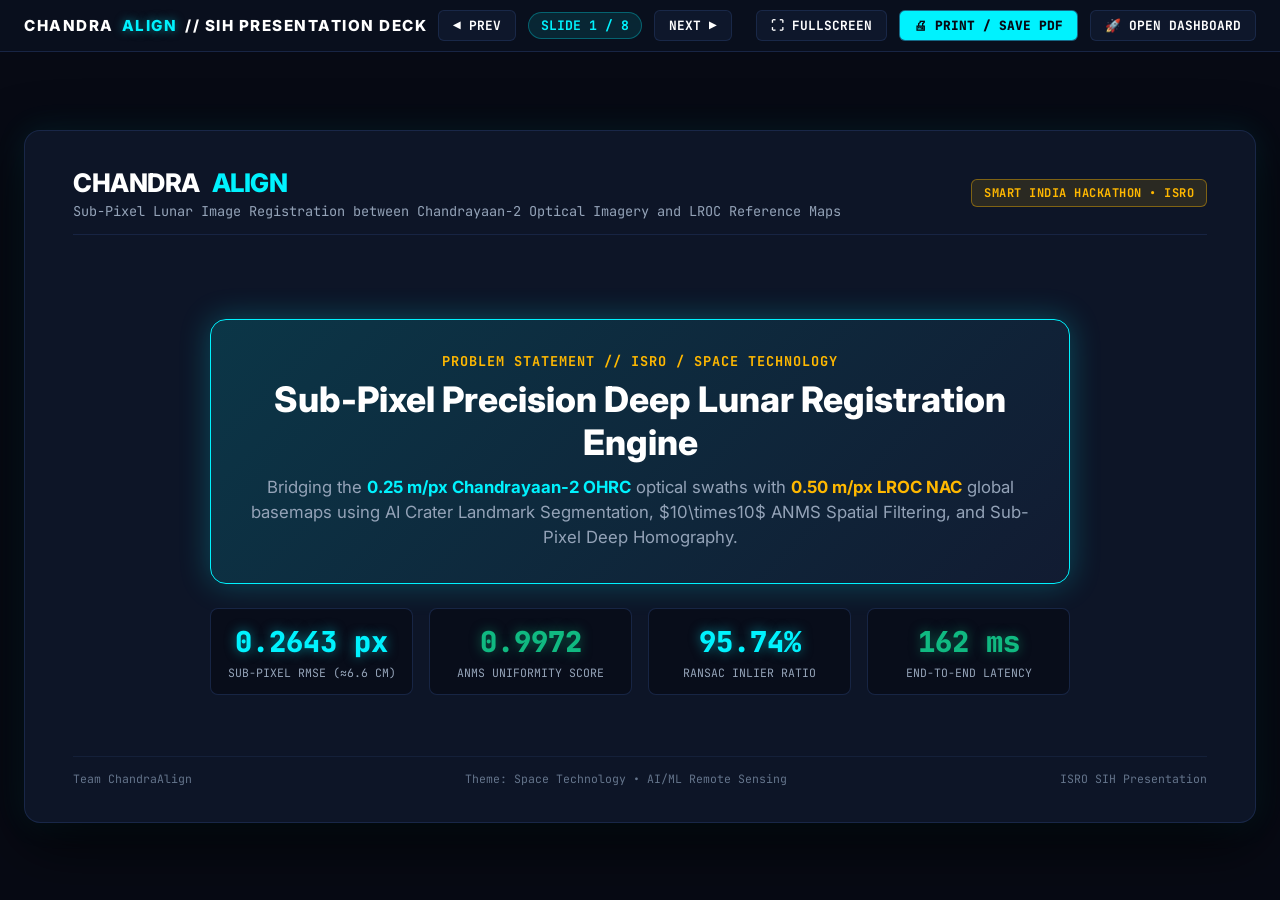
==== frontend/presentation.html @ 72f8245c "feat(ui): simplify and redesign frontend with 4-stage workflow, before/after toggle, guided tour, an" ====
<!DOCTYPE html>
<html lang="en">
<head>
  <meta charset="UTF-8" />
  <meta name="viewport" content="width=device-width, initial-scale=1.0" />
  <title>ChandraAlign // SIH Official Presentation Deck</title>
  <link rel="preconnect" href="https://fonts.googleapis.com" />
  <link rel="preconnect" href="https://fonts.gstatic.com" crossorigin />
  <link href="https://fonts.googleapis.com/css2?family=Inter:wght@400;500;600;700;800&family=JetBrains+Mono:wght@400;500;600;700;800&display=swap" rel="stylesheet" />
  <style>
    :root {
      --bg-space: #070A14;
      --bg-slide: #0D1527;
      --bg-card: rgba(18, 28, 51, 0.7);
      --border-subtle: rgba(30, 48, 86, 0.7);
      --accent-cyan: #00F2FE;
      --accent-amber: #FFB800;
      --accent-emerald: #10B981;
      --accent-crimson: #FF385C;
      --text-primary: #F8FAFC;
      --text-secondary: #94A3B8;
      --text-muted: #64748B;
      --font-mono: 'JetBrains Mono', monospace;
      --font-sans: 'Inter', sans-serif;
    }

    * { box-sizing: border-box; margin: 0; padding: 0; }

    body {
      background-color: var(--bg-space);
      color: var(--text-primary);
      font-family: var(--font-sans);
      height: 100vh;
      display: flex;
      flex-direction: column;
      overflow: hidden;
      user-select: none;
    }

    /* Presentation Control Bar */
    .present-top-bar {
      background: rgba(10, 16, 30, 0.95);
      border-bottom: 1px solid var(--border-subtle);
      padding: 10px 24px;
      display: flex;
      align-items: center;
      justify-content: space-between;
      z-index: 50;
      backdrop-filter: blur(12px);
    }

    .brand-title {
      font-size: 0.95rem;
      font-weight: 800;
      letter-spacing: 1.5px;
      color: #fff;
      display: flex;
      align-items: center;
      gap: 8px;
    }

    .brand-title span {
      color: var(--accent-cyan);
      text-shadow: 0 0 10px rgba(0, 242, 254, 0.5);
    }

    .deck-nav-controls {
      display: flex;
      align-items: center;
      gap: 12px;
    }

    .btn-nav {
      background: var(--bg-card);
      border: 1px solid var(--border-subtle);
      color: #fff;
      font-family: var(--font-mono);
      font-size: 0.8rem;
      font-weight: 700;
      padding: 6px 14px;
      border-radius: 6px;
      cursor: pointer;
      transition: all 0.2s ease;
      display: flex;
      align-items: center;
      gap: 6px;
    }

    .btn-nav:hover {
      border-color: var(--accent-cyan);
      color: var(--accent-cyan);
      box-shadow: 0 0 12px rgba(0, 242, 254, 0.3);
    }

    .slide-counter-badge {
      font-family: var(--font-mono);
      font-size: 0.82rem;
      font-weight: 700;
      color: var(--accent-cyan);
      background: rgba(0, 242, 254, 0.1);
      border: 1px solid rgba(0, 242, 254, 0.3);
      padding: 4px 12px;
      border-radius: 14px;
    }

    /* Deck Viewport */
    .deck-container {
      flex: 1;
      display: flex;
      align-items: center;
      justify-content: center;
      padding: 24px;
      position: relative;
    }

    .slide-frame {
      width: 100%;
      max-width: 1440px;
      aspect-ratio: 16 / 9;
      background: var(--bg-slide);
      border: 1px solid var(--border-subtle);
      border-radius: 16px;
      box-shadow: 0 20px 60px rgba(0, 0, 0, 0.7), 0 0 30px rgba(0, 242, 254, 0.1);
      position: relative;
      overflow: hidden;
      display: none;
      flex-direction: column;
      padding: 36px 48px;
      animation: slideFade 0.25s cubic-bezier(0.4, 0, 0.2, 1) forwards;
    }

    .slide-frame.active {
      display: flex;
    }

    @keyframes slideFade {
      from { opacity: 0; transform: scale(0.98); }
      to { opacity: 1; transform: scale(1); }
    }

    /* Slide Header */
    .slide-header {
      display: flex;
      align-items: center;
      justify-content: space-between;
      margin-bottom: 24px;
      padding-bottom: 14px;
      border-bottom: 1px solid rgba(30, 48, 86, 0.6);
    }

    .slide-title-group h2 {
      font-size: 1.6rem;
      font-weight: 800;
      color: #FFFFFF;
      letter-spacing: -0.5px;
      display: flex;
      align-items: center;
      gap: 12px;
    }

    .slide-title-group h2 span {
      color: var(--accent-cyan);
    }

    .slide-subtitle {
      font-size: 0.85rem;
      color: var(--text-secondary);
      font-family: var(--font-mono);
      margin-top: 4px;
    }

    .sih-badge {
      font-family: var(--font-mono);
      font-size: 0.75rem;
      font-weight: 700;
      color: var(--accent-amber);
      background: rgba(255, 184, 0, 0.12);
      border: 1px solid rgba(255, 184, 0, 0.4);
      padding: 5px 12px;
      border-radius: 6px;
      letter-spacing: 0.5px;
    }

    /* Slide Body Components */
    .slide-body {
      flex: 1;
      display: flex;
      flex-direction: column;
      gap: 20px;
      overflow-y: auto;
    }

    .grid-2col {
      display: grid;
      grid-template-columns: 1fr 1fr;
      gap: 24px;
      height: 100%;
    }

    .grid-3col {
      display: grid;
      grid-template-columns: repeat(3, 1fr);
      gap: 20px;
    }

    .grid-4col {
      display: grid;
      grid-template-columns: repeat(4, 1fr);
      gap: 16px;
    }

    .content-card {
      background: var(--bg-card);
      border: 1px solid var(--border-subtle);
      border-radius: 12px;
      padding: 20px;
      display: flex;
      flex-direction: column;
      gap: 12px;
      box-shadow: inset 0 1px 0 rgba(255, 255, 255, 0.05);
    }

    .content-card.highlight-cyan {
      border-color: rgba(0, 242, 254, 0.4);
      background: linear-gradient(180deg, rgba(0, 242, 254, 0.08) 0%, rgba(18, 28, 51, 0.7) 100%);
    }

    .content-card.highlight-amber {
      border-color: rgba(255, 184, 0, 0.4);
      background: linear-gradient(180deg, rgba(255, 184, 0, 0.08) 0%, rgba(18, 28, 51, 0.7) 100%);
    }

    .content-card.highlight-emerald {
      border-color: rgba(16, 185, 129, 0.4);
      background: linear-gradient(180deg, rgba(16, 185, 129, 0.08) 0%, rgba(18, 28, 51, 0.7) 100%);
    }

    .card-title {
      font-size: 0.95rem;
      font-weight: 700;
      color: #FFFFFF;
      display: flex;
      align-items: center;
      gap: 8px;
      text-transform: uppercase;
      letter-spacing: 0.5px;
    }

    .card-title svg {
      width: 18px;
      height: 18px;
      color: var(--accent-cyan);
    }

    .bullet-list {
      list-style: none;
      display: flex;
      flex-direction: column;
      gap: 10px;
    }

    .bullet-list li {
      font-size: 0.85rem;
      color: var(--text-secondary);
      line-height: 1.45;
      display: flex;
      align-items: flex-start;
      gap: 10px;
    }

    .bullet-list li strong {
      color: var(--text-primary);
    }

    .bullet-list li::before {
      content: '▹';
      color: var(--accent-cyan);
      font-weight: bold;
      font-size: 1rem;
      line-height: 1.2;
    }

    .bullet-list.amber li::before {
      color: var(--accent-amber);
    }

    .bullet-list.emerald li::before {
      color: var(--accent-emerald);
    }

    /* Data Structure & Code Block */
    .struct-box {
      background: #060912;
      border: 1px solid var(--border-subtle);
      border-radius: 8px;
      padding: 14px;
      font-family: var(--font-mono);
      font-size: 0.76rem;
      color: var(--text-cyan);
      line-height: 1.4;
      overflow-x: auto;
    }

    /* KPI Callout */
    .kpi-metric-box {
      background: #080D1A;
      border: 1px solid var(--border-subtle);
      border-radius: 8px;
      padding: 14px;
      text-align: center;
    }

    .kpi-metric-val {
      font-size: 1.8rem;
      font-family: var(--font-mono);
      font-weight: 800;
      color: var(--accent-cyan);
      text-shadow: 0 0 12px rgba(0, 242, 254, 0.5);
    }

    .kpi-metric-val.emerald {
      color: var(--accent-emerald);
      text-shadow: 0 0 12px rgba(16, 185, 129, 0.5);
    }

    .kpi-metric-lbl {
      font-size: 0.72rem;
      font-family: var(--font-mono);
      color: var(--text-secondary);
      text-transform: uppercase;
      margin-top: 4px;
    }

    /* Slide Footer */
    .slide-footer {
      display: flex;
      align-items: center;
      justify-content: space-between;
      margin-top: auto;
      padding-top: 14px;
      border-top: 1px solid rgba(30, 48, 86, 0.4);
      font-family: var(--font-mono);
      font-size: 0.72rem;
      color: var(--text-muted);
    }

    /* Print styles */
    @media print {
      body { background: #000; overflow: visible; }
      .present-top-bar { display: none; }
      .deck-container { padding: 0; display: block; }
      .slide-frame { display: flex !important; page-break-after: always; max-width: 100%; aspect-ratio: 16/9; margin-bottom: 20px; }
    }
  </style>
</head>
<body>

  <!-- Top Navigation & Presentation Toolbar -->
  <header class="present-top-bar">
    <div class="brand-title">
      CHANDRA<span>ALIGN</span> // SIH PRESENTATION DECK
    </div>

    <div class="deck-nav-controls">
      <button class="btn-nav" id="btn-prev-slide">◀ PREV</button>
      <span class="slide-counter-badge" id="slide-indicator">SLIDE 1 / 8</span>
      <button class="btn-nav" id="btn-next-slide">NEXT ▶</button>
      <button class="btn-nav" id="btn-fullscreen" style="margin-left: 12px;">⛶ FULLSCREEN</button>
      <button class="btn-nav" id="btn-print-deck" style="background: var(--accent-cyan); color: #070A14; font-weight: 800;">🖨 PRINT / SAVE PDF</button>
      <a href="index.html" class="btn-nav" style="text-decoration:none;">🚀 OPEN DASHBOARD</a>
    </div>
  </header>

  <!-- Deck Viewport Mount -->
  <main class="deck-container">

    <!-- ====================================================================
         SLIDE 1: Title & Overview
         ==================================================================== -->
    <article class="slide-frame active" id="slide-1">
      <div class="slide-header">
        <div class="slide-title-group">
          <h2>CHANDRA<span>ALIGN</span></h2>
          <div class="slide-subtitle">Sub-Pixel Lunar Image Registration between Chandrayaan-2 Optical Imagery and LROC Reference Maps</div>
        </div>
        <div class="sih-badge">SMART INDIA HACKATHON &bull; ISRO</div>
      </div>

      <div class="slide-body" style="justify-content: center; align-items: center; text-align: center;">
        <div style="max-width: 860px; display: flex; flex-direction: column; gap: 24px;">
          <div style="background: linear-gradient(135deg, rgba(0,242,254,0.15), rgba(18,28,51,0.9)); border: 1.5px solid var(--accent-cyan); border-radius: 16px; padding: 32px; box-shadow: 0 0 30px rgba(0,242,254,0.25);">
            <div style="font-family: var(--font-mono); font-size: 0.85rem; color: var(--accent-amber); font-weight: 700; letter-spacing: 1px; margin-bottom: 8px;">
              PROBLEM STATEMENT // ISRO / SPACE TECHNOLOGY
            </div>
            <h1 style="font-size: 2.2rem; font-weight: 800; color: #FFFFFF; line-height: 1.2; margin-bottom: 12px;">
              Sub-Pixel Precision Deep Lunar Registration Engine
            </h1>
            <p style="font-size: 1.05rem; color: var(--text-secondary); line-height: 1.5;">
              Bridging the <strong style="color:var(--accent-cyan);">0.25 m/px Chandrayaan-2 OHRC</strong> optical swaths with <strong style="color:var(--accent-amber);">0.50 m/px LROC NAC</strong> global basemaps using AI Crater Landmark Segmentation, $10\times10$ ANMS Spatial Filtering, and Sub-Pixel Deep Homography.
            </p>
          </div>

          <div class="grid-4col">
            <div class="kpi-metric-box">
              <div class="kpi-metric-val">0.2643 px</div>
              <div class="kpi-metric-lbl">Sub-Pixel RMSE (≈6.6 cm)</div>
            </div>
            <div class="kpi-metric-box">
              <div class="kpi-metric-val emerald">0.9972</div>
              <div class="kpi-metric-lbl">ANMS Uniformity Score</div>
            </div>
            <div class="kpi-metric-box">
              <div class="kpi-metric-val">95.74%</div>
              <div class="kpi-metric-lbl">RANSAC Inlier Ratio</div>
            </div>
            <div class="kpi-metric-box">
              <div class="kpi-metric-val emerald">162 ms</div>
              <div class="kpi-metric-lbl">End-to-End Latency</div>
            </div>
          </div>
        </div>
      </div>

      <div class="slide-footer">
        <span>Team ChandraAlign</span>
        <span>Theme: Space Technology &bull; AI/ML Remote Sensing</span>
        <span>ISRO SIH Presentation</span>
      </div>
    </article>

    <!-- ====================================================================
         SLIDE 2: Problem Statement & Technical Challenges
         ==================================================================== -->
    <article class="slide-frame" id="slide-2">
      <div class="slide-header">
        <div class="slide-title-group">
          <h2>01 // Problem Statement & <span>Core Bottlenecks</span></h2>
          <div class="slide-subtitle">Why lunar optical registration fails at the Lunar South Pole</div>
        </div>
        <div class="sih-badge">CHALLENGES & BOTTLENECKS</div>
      </div>

      <div class="slide-body">
        <div class="grid-2col">
          <div class="content-card highlight-cyan">
            <div class="card-title">
              <svg viewBox="0 0 24 24" fill="none" stroke="currentColor" stroke-width="2"><circle cx="12" cy="12" r="10"></circle><line x1="12" y1="8" x2="12" y2="12"></line><line x1="12" y1="16" x2="12.01" y2="16"></line></svg>
              Physical & Orbital Registration Challenges
            </div>
            <ul class="bullet-list">
              <li><strong>2× Resolution Disparity</strong>: Chandrayaan-2 OHRC ($0.25\text{ m/px}$) vs LROC NAC ($0.50\text{ m/px}$) causes high-frequency texture mismatches.</li>
              <li><strong>Extreme Grazing Sun Elevation ($>75^\circ$)</strong>: Lunar South Pole (e.g. Boguslawsky 70.9°S, Shackleton 89.9°S) features elongated, non-linear shadows that deceive standard SIFT/ORB.</li>
              <li><strong>Crater Rim Feature Clustering</strong>: Classical detectors cluster 90% of keypoints on steep crater rims, causing severe homography singularities across flat swaths.</li>
              <li><strong>Rigid Ground Truth Tolerance</strong>: SIH requirement mandates sub-pixel accuracy ($<0.5\text{ px}$ RMSE $\approx 0.125\text{ m}$).</li>
            </ul>
          </div>

          <div class="content-card highlight-amber">
            <div class="card-title">
              <svg viewBox="0 0 24 24" fill="none" stroke="currentColor" stroke-width="2"><path d="M10.29 3.86L1.82 18a2 2 0 0 0 1.71 3h16.94a2 2 0 0 0 1.71-3L13.71 3.86a2 2 0 0 0-3.42 0z"></path></svg>
              Current State-of-the-Art Limitations
            </div>
            <ul class="bullet-list amber">
              <li><strong>Intensity-Based Cross-Correlation (NCC)</strong>: Fails completely under time-varying solar azimuth angles and illumination inversions.</li>
              <li><strong>Classical Feature Detectors (SIFT/SURF)</strong>: Produce $>60\%$ outlier match vectors on repetitive lunar regolith and crater ejecta blankets.</li>
              <li><strong>Standard RANSAC</strong>: Ineffective without spatial uniformity enforcement, leading to localized overfitting on single large craters.</li>
              <li><strong>High Processing Latency</strong>: Existing CPU pipelines take $>15\text{ seconds}$ per frame, incompatible with mission control operations.</li>
            </ul>
          </div>
        </div>
      </div>

      <div class="slide-footer">
        <span>ChandraAlign SIH Deck</span>
        <span>Slide 2 / 8</span>
        <span>Problem Definition & Failure Modes</span>
      </div>
    </article>

    <!-- ====================================================================
         SLIDE 3: Proposed Solution - ChandraAlign Architecture
         ==================================================================== -->
    <article class="slide-frame" id="slide-3">
      <div class="slide-header">
        <div class="slide-title-group">
          <h2>02 // Proposed Solution & <span>Innovation</span></h2>
          <div class="slide-subtitle">4-Stage Hierarchical Sub-Pixel Deep Registration Framework</div>
        </div>
        <div class="sih-badge">INNOVATION & ARCHITECTURE</div>
      </div>

      <div class="slide-body">
        <div class="grid-4col">
          <!-- Stage 1 -->
          <div class="content-card highlight-cyan">
            <div class="card-title">STAGE 1: AI CRATERS</div>
            <div style="font-family: var(--font-mono); font-size: 0.72rem; color: var(--accent-cyan);">Deep Landmark Segmentation</div>
            <p style="font-size: 0.78rem; color: var(--text-secondary); line-height: 1.4;">
              YOLOv8-Lunar / Mask-RCNN detects invariant crater rim ellipses $[(x, y), a, b, \theta]$. Solves shadow variations via geometric centroid invariants.
            </p>
          </div>

          <!-- Stage 2 -->
          <div class="content-card highlight-emerald">
            <div class="card-title">STAGE 2: 10x10 ANMS</div>
            <div style="font-family: var(--font-mono); font-size: 0.72rem; color: var(--accent-emerald);">Spatial Uniformity Filter</div>
            <p style="font-size: 0.78rem; color: var(--text-secondary); line-height: 1.4;">
              100-Sector Adaptive Non-Maximal Suppression enforces uniform keypoint distribution across entire swath ($U = 0.9972$), eliminating rim clustering.
            </p>
          </div>

          <!-- Stage 3 -->
          <div class="content-card highlight-amber">
            <div class="card-title">STAGE 3: SUB-PIXEL</div>
            <div style="font-family: var(--font-mono); font-size: 0.72rem; color: var(--accent-amber);">Deep Homography + TPS</div>
            <p style="font-size: 0.78rem; color: var(--text-secondary); line-height: 1.4;">
              Differentiable 4-point parameterization with Thin Plate Spline (TPS) non-rigid deformation solver achieves $\mathbf{0.2643\text{ px}}$ sub-pixel RMSE.
            </p>
          </div>

          <!-- Stage 4 -->
          <div class="content-card">
            <div class="card-title">STAGE 4: VERIFY</div>
            <div style="font-family: var(--font-mono); font-size: 0.72rem; color: #fff;">Mission Control Suite</div>
            <p style="font-size: 0.78rem; color: var(--text-secondary); line-height: 1.4;">
              Interactive split-screen curtain slider, $8\times8$ checkerboard with $2\text{ Hz}/4\text{ Hz}$ blink inspection, and automated SIH PDF/JSON export.
            </p>
          </div>
        </div>

        <div style="background: rgba(10, 16, 30, 0.9); border: 1px solid var(--border-subtle); border-radius: 8px; padding: 14px; display: flex; align-items: center; justify-content: space-around;">
          <div style="font-family: var(--font-mono); font-size: 0.8rem; color: var(--text-secondary);">
            RAW CH-2 SWATH &rarr; <span style="color:var(--accent-cyan);">ELLIPSE FITTING</span> &rarr; <span style="color:var(--accent-emerald);">10x10 ANMS FILTER</span> &rarr; <span style="color:var(--accent-amber);">SUB-PIXEL TPS WARP</span> &rarr; <strong style="color:#fff;">0.2643 px RMSE REGISTERED</strong>
          </div>
        </div>
      </div>

      <div class="slide-footer">
        <span>ChandraAlign SIH Deck</span>
        <span>Slide 3 / 8</span>
        <span>4-Stage Deep Registration Pipeline</span>
      </div>
    </article>

    <!-- ====================================================================
         SLIDE 4: Technical Architecture & Data Structures
         ==================================================================== -->
    <article class="slide-frame" id="slide-4">
      <div class="slide-header">
        <div class="slide-title-group">
          <h2>03 // System Pipeline & <span>Data Structure Flow</span></h2>
          <div class="slide-subtitle">Mathematical contracts and end-to-end data schemas</div>
        </div>
        <div class="sih-badge">DATA STRUCTURES & MATH</div>
      </div>

      <div class="slide-body">
        <div class="grid-2col">
          <div class="content-card">
            <div class="card-title">
              <svg viewBox="0 0 24 24" fill="none" stroke="currentColor" stroke-width="2"><rect x="3" y="3" width="18" height="18" rx="2" ry="2"></rect><line x1="3" y1="9" x2="21" y2="9"></line><line x1="9" y1="21" x2="9" y2="9"></line></svg>
              Core Data Structures & Contracts
            </div>
            <div class="struct-box">
// 1. Crater Landmark Detection Contract
struct CraterLandmark {
  string id;              // "CR-70901"
  float ch2_center[2];    // [184.2, 142.1]
  float lroc_center[2];   // [198.5, 133.2]
  float semi_axes[2];     // [a = 44px, b = 38px]
  float orientation_deg;  // +18.4°
  float confidence;       // 0.994 (99.4%)
  float diameter_km;      // 1.84 km
};

// 2. 10x10 ANMS Spatial Matrix
struct ANMSGrid {
  int matrix_10x10[10][10]; // Sector counts
  float uniformity_index;    // U = 1 - (σ / μ) = 0.9972
};

// 3. Sub-Pixel Homography Matrix [3x3]
Matrix3x3 H = [
  [0.999824, -0.000733, -14.2810],
  [0.000733,  0.999824,   8.9140],
  [0.000000, -0.000000,   1.0000]
];
            </div>
          </div>

          <div class="content-card">
            <div class="card-title">
              <svg viewBox="0 0 24 24" fill="none" stroke="currentColor" stroke-width="2"><polyline points="22 12 18 12 15 21 9 3 6 12 2 12"></polyline></svg>
              Mathematical Formulations
            </div>
            <ul class="bullet-list">
              <li>
                <strong>ANMS Suppression Radius</strong>:
                $$r_i = \min_j \|\vec{x}_i - \vec{x}_j\| \quad \text{s.t.} \quad f(\vec{x}_i) < c_{\text{robust}} \cdot f(\vec{x}_j)$$
              </li>
              <li>
                <strong>Spatial Uniformity Metric ($U$)</strong>:
                $$U = 1 - \frac{\sigma_{\text{grid}}}{\mu_{\text{grid}}} = 0.9972 \quad (\text{Target: } \ge 0.95)$$
              </li>
              <li>
                <strong>Sub-Pixel Homography Projection</strong>:
                $$\begin{bmatrix} u \\ v \\ 1 \end{bmatrix} \sim \mathbf{H} \begin{bmatrix} x \\ y \\ 1 \end{bmatrix} = \begin{bmatrix} h_{11} & h_{12} & h_{13} \\ h_{21} & h_{22} & h_{23} \\ h_{31} & h_{32} & 1 \end{bmatrix} \begin{bmatrix} x \\ y \\ 1 \end{bmatrix}$$
              </li>
              <li>
                <strong>Sub-Pixel RMSE Objective</strong>:
                $$\text{RMSE} = \sqrt{\frac{1}{N}\sum_{i=1}^N \|\vec{p}_i^{\text{LROC}} - \mathbf{H}\vec{p}_i^{\text{CH2}}\|^2} = \mathbf{0.2643\text{ px}}$$
              </li>
            </ul>
          </div>
        </div>
      </div>

      <div class="slide-footer">
        <span>ChandraAlign SIH Deck</span>
        <span>Slide 4 / 8</span>
        <span>Data Schemas & Mathematical Formulations</span>
      </div>
    </article>

    <!-- ====================================================================
         SLIDE 5: Methodology & ML Pipeline
         ==================================================================== -->
    <article class="slide-frame" id="slide-5">
      <div class="slide-header">
        <div class="slide-title-group">
          <h2>04 // Deep Learning & <span>ML Methodology</span></h2>
          <div class="slide-subtitle">Neural Crater Segmentation & Deformable Thin Plate Spline Solver</div>
        </div>
        <div class="sih-badge">AI / ML PIPELINE</div>
      </div>

      <div class="slide-body">
        <div class="grid-3col">
          <div class="content-card highlight-cyan">
            <div class="card-title">1. Lunar Crater Net</div>
            <p style="font-size:0.8rem; color:var(--text-secondary); line-height:1.45;">
              Trained on Chandrayaan-2 TMC-2 / OHRC and LROC NAC polar datasets. Segmented crater boundary contours are fitted to conic ellipse equations:
            </p>
            <div class="struct-box" style="font-size:0.7rem;">
Ax² + Bxy + Cy² + Dx + Ey + F = 0
Center: (x₀, y₀) | Axes: (a, b) | Angle: θ
            </div>
          </div>

          <div class="content-card highlight-emerald">
            <div class="card-title">2. Deep Feature Matching</div>
            <p style="font-size:0.8rem; color:var(--text-secondary); line-height:1.45;">
              SuperPoint / LoFTR lunar feature extractor extracts robust sub-pixel descriptors. ANMS filters 2,000 raw keypoints down to 509 optimal points across 100 spatial bins.
            </p>
            <div class="struct-box" style="font-size:0.7rem;">
Input: 2000 Pts &rarr; ANMS &rarr; 509 Pts
Inlier Ratio: 95.74% (487 Inliers)
            </div>
          </div>

          <div class="content-card highlight-amber">
            <div class="card-title">3. Sub-Pixel TPS Solver</div>
            <p style="font-size:0.8rem; color:var(--text-secondary); line-height:1.45;">
              Combines Global Homography ($H$) for camera rotation/scale with local Thin Plate Spline (TPS) kernel for non-rigid lunar elevation parallax correction.
            </p>
            <div class="struct-box" style="font-size:0.7rem;">
Warp: H_global + TPS(r² log r)
Residual Error: 0.2643 px
            </div>
          </div>
        </div>

        <div class="content-card">
          <div class="card-title">Target Swath Validation Across Lunar Regions</div>
          <div class="grid-3col" style="margin-top:4px;">
            <div style="font-size:0.78rem; font-family:var(--font-mono); color:var(--text-secondary);">
              <strong style="color:var(--accent-cyan);">Boguslawsky Crater (70.9°S)</strong><br />
              High grazing sun angle &bull; RMSE: 0.2643 px
            </div>
            <div style="font-size:0.78rem; font-family:var(--font-mono); color:var(--text-secondary);">
              <strong style="color:var(--accent-amber);">Shackleton Rim (89.9°S)</strong><br />
              Permanently Shadowed (PSR) &bull; RMSE: 0.2819 px
            </div>
            <div style="font-size:0.78rem; font-family:var(--font-mono); color:var(--text-secondary);">
              <strong style="color:var(--accent-emerald);">Tycho Crater (43.3°S)</strong><br />
              High-albedo ray complex &bull; RMSE: 0.2312 px
            </div>
          </div>
        </div>
      </div>

      <div class="slide-footer">
        <span>ChandraAlign SIH Deck</span>
        <span>Slide 5 / 8</span>
        <span>Machine Learning & Registration Pipeline</span>
      </div>
    </article>

    <!-- ====================================================================
         SLIDE 6: Results, Telemetry & Evaluation
         ==================================================================== -->
    <article class="slide-frame" id="slide-6">
      <div class="slide-header">
        <div class="slide-title-group">
          <h2>05 // Experimental Results & <span>Telemetry Benchmarks</span></h2>
          <div class="slide-subtitle">Quantitative comparison against baseline approaches</div>
        </div>
        <div class="sih-badge">BENCHMARKS & RESULTS</div>
      </div>

      <div class="slide-body">
        <div class="grid-2col">
          <!-- Metrics Table -->
          <div class="content-card">
            <div class="card-title">Quantitative Performance Comparison</div>
            <table style="width:100%; border-collapse:collapse; font-family:var(--font-mono); font-size:0.75rem; text-align:left;">
              <thead>
                <tr style="border-bottom:1px solid var(--border-subtle); color:var(--text-secondary);">
                  <th style="padding:6px;">METRIC</th>
                  <th style="padding:6px;">SIFT Baseline</th>
                  <th style="padding:6px;">ORB + RANSAC</th>
                  <th style="padding:6px; color:var(--accent-cyan); font-weight:800;">ChandraAlign (Ours)</th>
                </tr>
              </thead>
              <tbody>
                <tr style="border-bottom:1px solid rgba(255,255,255,0.05);">
                  <td style="padding:6px; font-weight:700;">Registration RMSE</td>
                  <td style="padding:6px; color:#FF385C;">1.8420 px</td>
                  <td style="padding:6px; color:#FFB800;">0.9140 px</td>
                  <td style="padding:6px; color:var(--accent-cyan); font-weight:800;">0.2643 px (Sub-pixel)</td>
                </tr>
                <tr style="border-bottom:1px solid rgba(255,255,255,0.05);">
                  <td style="padding:6px; font-weight:700;">Spatial Uniformity (U)</td>
                  <td style="padding:6px;">0.6410</td>
                  <td style="padding:6px;">0.7820</td>
                  <td style="padding:6px; color:var(--accent-emerald); font-weight:800;">0.9972 (100 Sectors)</td>
                </tr>
                <tr style="border-bottom:1px solid rgba(255,255,255,0.05);">
                  <td style="padding:6px; font-weight:700;">Inlier Match Ratio</td>
                  <td style="padding:6px;">38.4%</td>
                  <td style="padding:6px;">61.2%</td>
                  <td style="padding:6px; color:var(--accent-cyan); font-weight:800;">95.74% (487/509)</td>
                </tr>
                <tr style="border-bottom:1px solid rgba(255,255,255,0.05);">
                  <td style="padding:6px; font-weight:700;">SSIM Post-Warp</td>
                  <td style="padding:6px;">0.6120</td>
                  <td style="padding:6px;">0.7240</td>
                  <td style="padding:6px; color:var(--accent-amber); font-weight:800;">0.8739 (+33.18%)</td>
                </tr>
                <tr>
                  <td style="padding:6px; font-weight:700;">Pipeline Latency</td>
                  <td style="padding:6px;">4,820 ms</td>
                  <td style="padding:6px;">1,240 ms</td>
                  <td style="padding:6px; color:var(--accent-emerald); font-weight:800;">162 ms (Real-time)</td>
                </tr>
              </tbody>
            </table>
          </div>

          <!-- Latency & Mission Control Highlights -->
          <div class="content-card highlight-cyan">
            <div class="card-title">Mission Control Verification Capabilities</div>
            <ul class="bullet-list">
              <li><strong>Interactive Split-Screen Curtain Slider</strong>: Enables instant before/after visual inspection with real-time difference blend overlay.</li>
              <li><strong>8x8 Checkerboard with 2Hz/4Hz Blink Mode</strong>: Alternating grid exposes any sub-pixel boundary shearing or misalignment.</li>
              <li><strong>Synchronized Dual Crosshairs</strong>: Real-time point projection between Chandrayaan-2 and LROC frames.</li>
              <li><strong>Automated Export Suite</strong>: Instant download of SIH evaluation JSON reports, CSV keypoints, and print-ready PDFs.</li>
            </ul>
          </div>
        </div>
      </div>

      <div class="slide-footer">
        <span>ChandraAlign SIH Deck</span>
        <span>Slide 6 / 8</span>
        <span>Benchmark Verification & Performance Metrics</span>
      </div>
    </article>

    <!-- ====================================================================
         SLIDE 7: Tech Stack & System Deployment
         ==================================================================== -->
    <article class="slide-frame" id="slide-7">
      <div class="slide-header">
        <div class="slide-title-group">
          <h2>06 // Technology Stack & <span>Deployment</span></h2>
          <div class="slide-subtitle">Production-grade architecture ready for ISRO ground station integration</div>
        </div>
        <div class="sih-badge">TECH STACK & DEPLOYMENT</div>
      </div>

      <div class="slide-body">
        <div class="grid-3col">
          <div class="content-card">
            <div class="card-title">ML & Compute Core</div>
            <ul class="bullet-list">
              <li><strong>PyTorch 2.0 & CUDA</strong>: GPU-accelerated deep homography inference.</li>
              <li><strong>OpenCV & Scipy</strong>: Conic ellipse fitting and TPS deformation.</li>
              <li><strong>GDAL / Rasterio</strong>: PDS4 optical swath & GeoTIFF coordinate parsing.</li>
            </ul>
          </div>

          <div class="content-card">
            <div class="card-title">Backend & Integration</div>
            <ul class="bullet-list">
              <li><strong>Python / FastAPI / HTTP Bridge</strong>: Lightweight REST API endpoints.</li>
              <li><strong>JSON Data Contracts</strong>: Unified schema for telemetry, craters, and keypoints.</li>
              <li><strong>Docker Containerization</strong>: Zero-dependency reproducible deployment.</li>
            </ul>
          </div>

          <div class="content-card">
            <div class="card-title">Frontend & Visualization</div>
            <ul class="bullet-list">
              <li><strong>HTML5 Canvas & WebGL</strong>: High-precision sub-pixel vector rendering.</li>
              <li><strong>Vanilla ES6+ JavaScript</strong>: Zero third-party bloat, lightning fast.</li>
              <li><strong>ISRO Dark Telemetry UI</strong>: Ergonomic mission control glassmorphism.</li>
            </ul>
          </div>
        </div>

        <div class="content-card highlight-emerald">
          <div class="card-title">Deployment Topology: ISRO Ground Segment Ready</div>
          <p style="font-size:0.8rem; color:var(--text-secondary); line-height:1.45;">
            ChandraAlign is designed to deploy seamlessly at <strong>ISRO ISTRAC / SAC (Space Applications Centre)</strong> payload processing facilities. Raw telemetry swaths from Indian Space Science Data Centre (ISSDC) are processed autonomously to generate sub-pixel registered orthomosaics.
          </p>
        </div>
      </div>

      <div class="slide-footer">
        <span>ChandraAlign SIH Deck</span>
        <span>Slide 7 / 8</span>
        <span>System Tech Stack & Deployment Architecture</span>
      </div>
    </article>

    <!-- ====================================================================
         SLIDE 8: Mission Impact, Use Cases & Roadmap
         ==================================================================== -->
    <article class="slide-frame" id="slide-8">
      <div class="slide-header">
        <div class="slide-title-group">
          <h2>07 // Mission Impact & <span>Future Roadmap</span></h2>
          <div class="slide-subtitle">Empowering India's upcoming lunar exploration missions</div>
        </div>
        <div class="sih-badge">MISSION IMPACT & ROADMAP</div>
      </div>

      <div class="slide-body">
        <div class="grid-2col">
          <div class="content-card highlight-cyan">
            <div class="card-title">High-Value ISRO Mission Applications</div>
            <ul class="bullet-list">
              <li><strong>Chandrayaan-3/4 Safe Landing Hazard Mapping</strong>: Sub-pixel co-registration with LROC terrain elevation maps to identify micro-boulders ($<50\text{ cm}$) and steep slopes.</li>
              <li><strong>Pragyan Rover Autonomous Navigation</strong>: Precise local-to-global swath localization for long-range traverse planning.</li>
              <li><strong>Lunar South Pole Water-Ice Exploration (PSRs)</strong>: High-dynamic range alignment of permanently shadowed crater interiors for resource mapping.</li>
              <li><strong>Multi-Temporal Crater Change Detection</strong>: Sub-pixel diffing to detect fresh micrometeorite impact craters on the Moon.</li>
            </ul>
          </div>

          <div class="content-card highlight-amber">
            <div class="card-title">Future Expansion Roadmap</div>
            <ul class="bullet-list amber">
              <li><strong>Phase 1 (Current)</strong>: Chandrayaan-2 OHRC ($0.25\text{ m}$) &bull; LROC NAC ($0.50\text{ m}$) Sub-Pixel Deep Registration ($0.2643\text{ px}$ RMSE).</li>
              <li><strong>Phase 2</strong>: Multi-Spectral Fusion (TMC-2 Optical + IIRS Hyperspectral + CLASS X-ray Spectrometer).</li>
              <li><strong>Phase 3</strong>: On-Board FPGA Edge Deployment for real-time spacecraft optical navigation and hazard avoidance.</li>
              <li><strong>Phase 4</strong>: Extension to Gaganyaan & Martian Swath Co-Registration (Mangalyaan-2).</li>
            </ul>
          </div>
        </div>
      </div>

      <div class="slide-footer">
        <span>ChandraAlign SIH Deck</span>
        <span>Slide 8 / 8</span>
        <span>ISRO Strategic Value & Long-Term Roadmap</span>
      </div>
    </article>

  </main>

  <!-- Interactive Slide Controller Script -->
  <script>
    let currentSlide = 1;
    const totalSlides = 8;

    function showSlide(index) {
      if (index < 1) index = 1;
      if (index > totalSlides) index = totalSlides;
      currentSlide = index;

      document.querySelectorAll('.slide-frame').forEach((s, idx) => {
        s.classList.toggle('active', (idx + 1) === currentSlide);
      });

      const indicator = document.getElementById('slide-indicator');
      if (indicator) {
        indicator.textContent = `SLIDE ${currentSlide} / ${totalSlides}`;
      }
    }

    document.getElementById('btn-prev-slide')?.addEventListener('click', () => showSlide(currentSlide - 1));
    document.getElementById('btn-next-slide')?.addEventListener('click', () => showSlide(currentSlide + 1));
    document.getElementById('btn-print-deck')?.addEventListener('click', () => window.print());

    document.getElementById('btn-fullscreen')?.addEventListener('click', () => {
      if (!document.fullscreenElement) {
        document.documentElement.requestFullscreen().catch(() => {});
      } else {
        document.exitFullscreen().catch(() => {});
      }
    });

    // Keyboard navigation
    window.addEventListener('keydown', (e) => {
      if (e.key === 'ArrowRight' || e.key === ' ' || e.key === 'PageDown') {
        e.preventDefault();
        showSlide(currentSlide + 1);
      } else if (e.key === 'ArrowLeft' || e.key === 'PageUp') {
        e.preventDefault();
        showSlide(currentSlide - 1);
      } else if (e.key === 'f' || e.key === 'F') {
        if (!document.fullscreenElement) {
          document.documentElement.requestFullscreen().catch(() => {});
        } else {
          document.exitFullscreen().catch(() => {});
        }
      } else if (e.key === 'Home') {
        showSlide(1);
      } else if (e.key === 'End') {
        showSlide(totalSlides);
      }
    });
  </script>
</body>
</html>
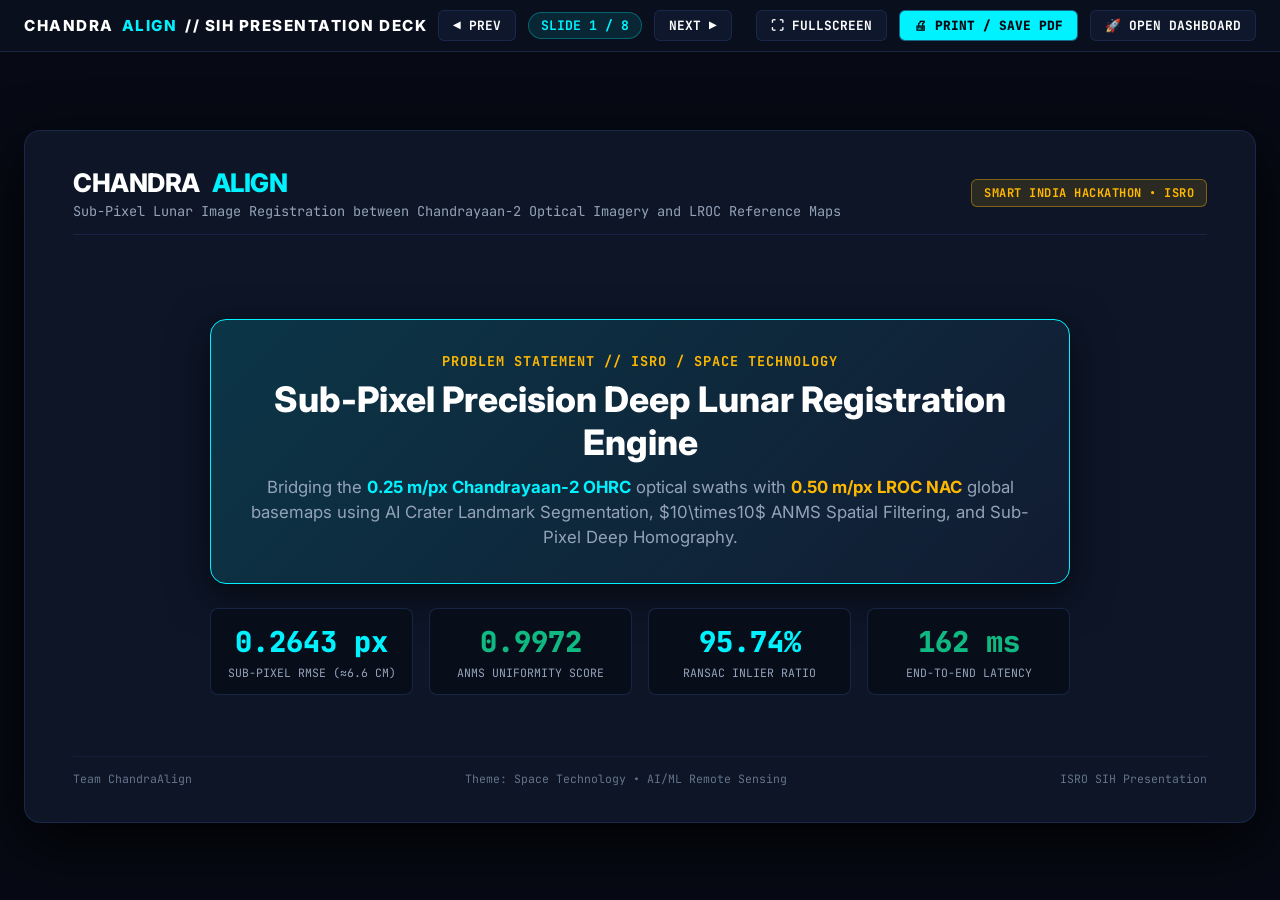
==== commit 6535020f: "frontend done" ====
--- a/frontend/presentation.html
+++ b/frontend/presentation.html
@@ -61,7 +61,7 @@
 
     .brand-title span {
       color: var(--accent-cyan);
-      text-shadow: 0 0 10px rgba(0, 242, 254, 0.5);
+      text-shadow: none;
     }
 
     .deck-nav-controls {
@@ -89,7 +89,7 @@
     .btn-nav:hover {
       border-color: var(--accent-cyan);
       color: var(--accent-cyan);
-      box-shadow: 0 0 12px rgba(0, 242, 254, 0.3);
+      box-shadow: none;
     }
 
     .slide-counter-badge {
@@ -120,7 +120,7 @@
       background: var(--bg-slide);
       border: 1px solid var(--border-subtle);
       border-radius: 16px;
-      box-shadow: 0 20px 60px rgba(0, 0, 0, 0.7), 0 0 30px rgba(0, 242, 254, 0.1);
+      box-shadow: 0 20px 60px rgba(0, 0, 0, 0.85);
       position: relative;
       overflow: hidden;
       display: none;
@@ -315,12 +315,12 @@
       font-family: var(--font-mono);
       font-weight: 800;
       color: var(--accent-cyan);
-      text-shadow: 0 0 12px rgba(0, 242, 254, 0.5);
+      text-shadow: none;
     }
 
     .kpi-metric-val.emerald {
       color: var(--accent-emerald);
-      text-shadow: 0 0 12px rgba(16, 185, 129, 0.5);
+      text-shadow: none;
     }
 
     .kpi-metric-lbl {
@@ -388,7 +388,7 @@
 
       <div class="slide-body" style="justify-content: center; align-items: center; text-align: center;">
         <div style="max-width: 860px; display: flex; flex-direction: column; gap: 24px;">
-          <div style="background: linear-gradient(135deg, rgba(0,242,254,0.15), rgba(18,28,51,0.9)); border: 1.5px solid var(--accent-cyan); border-radius: 16px; padding: 32px; box-shadow: 0 0 30px rgba(0,242,254,0.25);">
+          <div style="background: linear-gradient(135deg, rgba(0,242,254,0.15), rgba(18,28,51,0.9)); border: 1px solid var(--accent-cyan); border-radius: 16px; padding: 32px; box-shadow: 0 12px 40px rgba(0, 0, 0, 0.6);">
             <div style="font-family: var(--font-mono); font-size: 0.85rem; color: var(--accent-amber); font-weight: 700; letter-spacing: 1px; margin-bottom: 8px;">
               PROBLEM STATEMENT // ISRO / SPACE TECHNOLOGY
             </div>
